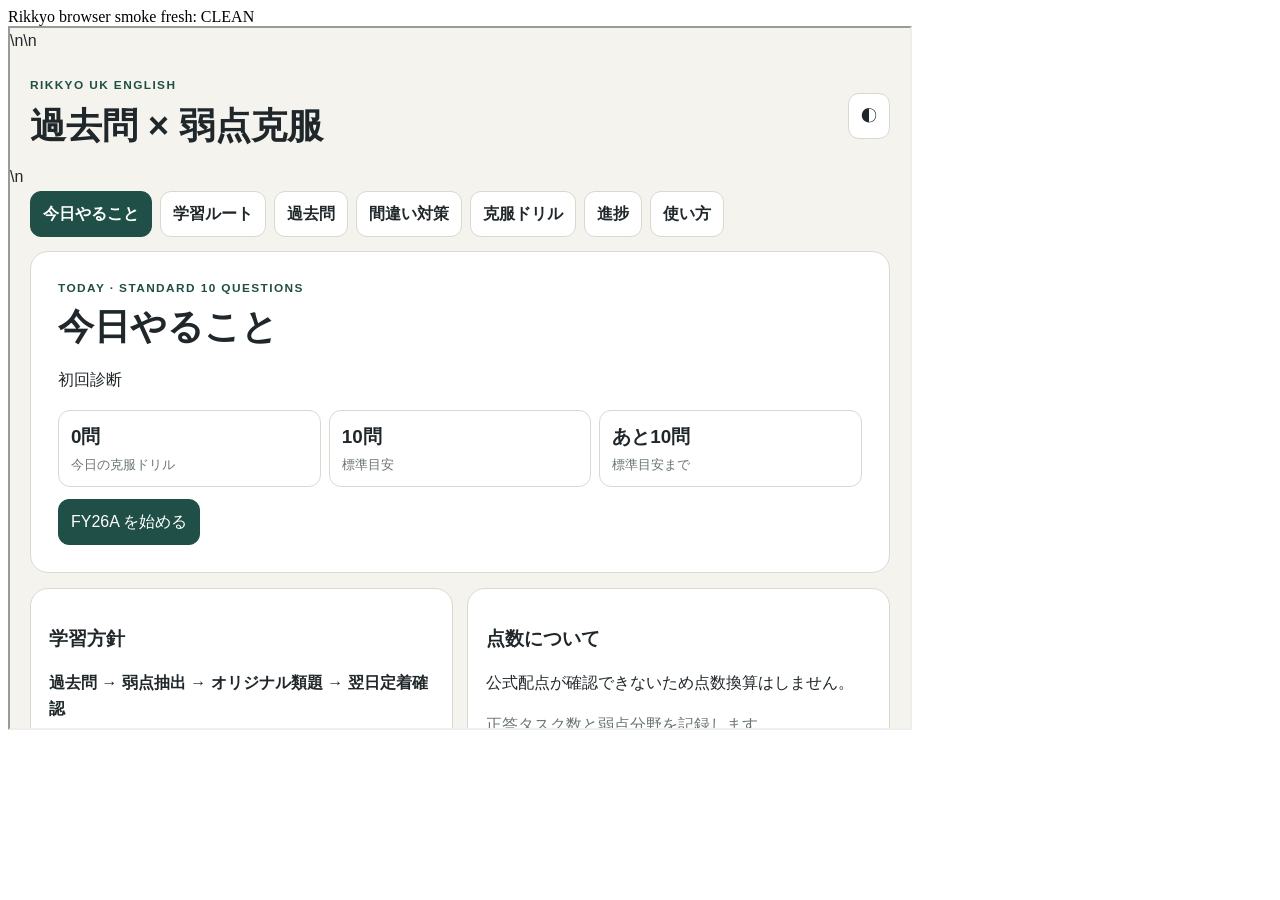
==== tests/rikkyo-browser-smoke.html @ afdd4bff "test: align coverage assertion with runtime subset notice" ====
<!doctype html><html><head><meta charset="utf-8"><title>Rikkyo browser smoke</title></head>
<body data-test-result="RUNNING"><div id="msg">running</div><iframe id="frame" src="../index.html" style="width:900px;height:700px"></iframe>
<script>
(async()=>{
 const out=document.getElementById('msg'),frame=document.getElementById('frame'),scenario=new URLSearchParams(location.search).get('case')||'fresh';
 if(scenario==='mobile'){frame.style.width='390px';frame.style.height='844px'}
 const fail=m=>{document.body.dataset.testResult='FAIL';out.textContent='Rikkyo browser smoke: FAIL: '+m;throw new Error(m)};
 const wait=async fn=>{for(let i=0;i<80;i++){try{if(fn())return}catch(e){}await new Promise(r=>setTimeout(r,75))}fail('timeout')};
 await wait(()=>frame.contentWindow&&frame.contentWindow.__RIKKYO_APP_READY__&&frame.contentWindow.__RIKKYO_APP__);
 let w=frame.contentWindow,a=w.__RIKKYO_APP__;w.alert=()=>{};w.confirm=()=>true;w.localStorage.setItem('waseshibu.adaptive.v3','WASEDA-SENTINEL');a.resetForTest();if(w.localStorage.getItem('waseshibu.adaptive.v3')!=='WASEDA-SENTINEL')fail('Waseda storage touched');
 await wait(()=>a.getState().selectedExamId==='FY26A');
 if(scenario==='fresh'){
   if(a.getState().currentAttempt)fail('fresh currentAttempt');
   if(!frame.contentDocument.body.textContent.includes('FY26A'))fail('fresh FY26A not visible');
 }
 if(scenario==='attempt'||scenario==='drill'||scenario==='resume'){
   a.beginAttempt('FY26A');
   if(a.getState().currentAttempt?.examId!=='FY26A')fail('attempt identity');
   a.submitAttempt();
   await wait(()=>a.getState().attempts.length===1);
   if(Object.keys(a.getState().weak).length!==29)fail('wrong weakness count');
 }
 if(scenario==='subset'){
   a.openExam('FY24A');
   a.beginAttempt('FY24A');
   a.goto('exam');
   await wait(()=>frame.contentDocument.querySelectorAll('.question').length===24);
   const text=frame.contentDocument.body.textContent;
   if(!text.includes('原本Q2-Q6 subset'))fail('subset attempt scope missing');
   if(!text.includes('原本subset'))fail('subset limitation notice missing');
   if(!text.includes('The Shoemaker and the Elves'))fail('FY24A supplied passage missing');
   if(frame.contentDocument.querySelectorAll('.question').length!==24)fail('FY24A subset question count');
   a.submitAttempt();
   await wait(()=>a.getState().attempts.some(x=>x.examId==='FY24A'));
   if(Object.keys(a.getState().weak).length!==24)fail('FY24A subset weakness count');
   const first=Object.keys(a.getState().weak)[0];
   a.startWeak(first);
   await wait(()=>a.getState().currentDrill?.q?.id);
   if(!a.getState().currentDrill.q.id)fail('subset weakness has no practice');
 }
 if(scenario==='reading'){
   a.openExam('FY25A');
   a.beginAttempt('FY25A');
   a.goto('exam');
   await wait(()=>frame.contentDocument.querySelectorAll('.question').length===23);
   const doc=frame.contentDocument;
   if(!doc.body.textContent.includes('A Gift from Nature'))fail('FY25A supplied passage missing');
   const manual=doc.querySelector('textarea');
   if(!manual)fail('manual reading textarea missing');
   const manualId=a.data().questions.find(q=>q.examId==='FY25A'&&q.scoringType==='manual_reading')?.id;
   if(!manualId)fail('manual reading record missing');
   a.setResponse(manualId,'Goldie liked seeing the apple tree from the living room.');
   a.submitAttempt();
   await wait(()=>a.getState().attempts.some(x=>x.examId==='FY25A'));
   const attempt=a.getState().attempts.find(x=>x.examId==='FY25A');
   if(attempt.totalTasks!==23)fail('FY25A reading task count');
   if(attempt.results[manualId]!==true)fail('manual reading self-check result');
 }
 if(scenario==='renderer'){
   a.beginAttempt('FY26A');
   a.goto('exam');
   await wait(()=>frame.contentDocument.querySelectorAll('.question').length===29);
   const doc=frame.contentDocument;
   if(doc.querySelectorAll('.question').length!==29)fail('renderer question count');
   if(doc.querySelectorAll('.slot-row input[type="text"]').length!==10)fail('guided completion renderer');
   if(doc.querySelectorAll('.correction-row').length!==10)fail('correction group renderer');
   if(doc.querySelectorAll('.choice-grid input[type="radio"]').length<3)fail('single-choice renderer');
   if(doc.querySelectorAll('.choice-grid input[type="checkbox"]').length<8)fail('multi-choice renderer');
   if(doc.querySelectorAll('textarea').length<4)fail('reading short-answer renderer');
   if(!doc.body.textContent.includes('Saturday Support Club'))fail('FY26A Q6 source text missing');
   if(!doc.body.textContent.includes('Dr. Smith is a science teacher'))fail('FY26A Q7 source text missing');
   const groupCheckbox=doc.querySelector('.correction-row input[type="checkbox"]');
   if(!groupCheckbox)fail('correction checkbox missing');
   groupCheckbox.click();
   await new Promise(r=>setTimeout(r,50));
   if(!doc.querySelector('.correction-row input[type="text"]'))fail('correction rewrite input did not appear');
   if(!doc.querySelector('.attempt-bar'))fail('shared attempt bar missing');
   if(!doc.querySelector('header')||!doc.querySelector('nav')||!doc.querySelector('footer'))fail('shared shell missing');
   if(!doc.querySelector('.paper-page')&&doc.querySelector('.passage')===null)fail('past-paper presentation missing');
 }
 if(scenario==='drill'||scenario==='resume'){
   const key=Object.keys(a.getState().weak)[0];a.startWeak(key);
   await wait(()=>a.getState().currentDrill?.q?.id);
   if(scenario==='resume'){
     const qid=a.getState().currentDrill.q.id;
     frame.contentWindow.location.reload();
     await wait(()=>frame.contentWindow.__RIKKYO_APP_READY__&&frame.contentWindow.__RIKKYO_APP__?.getState().currentDrill?.q?.id);
     w=frame.contentWindow;a=w.__RIKKYO_APP__;
     if(a.getState().currentDrill.q.id!==qid)fail('drill resume q mismatch');
   }else{
     for(let i=0;i<3;i++){
       const d=a.getState().currentDrill,q=d.q,ans=q.type==='choice'?q.answer:(q.answer||q.answerText);
       a.setPractice(ans);a.finishPractice();
       if(i<2)a.continuePractice();
     }
     const weak=a.getState().weak[key];
     if(weak.status!=='pending'||weak.streak<3)fail('train3 transition');
     if(!weak.next||weak.next<=new Date().toISOString().slice(0,10))fail('next-day reservation');
   }
 }
 if(scenario==='backup'){
   a.beginAttempt('FY26A');a.submitAttempt();await wait(()=>a.getState().attempts.length===1);
   const saved={format:'rikkyo-uk-english-backup',version:1,appId:'rikkyo-uk-english',state:a.getState()};
   a.resetForTest();if(a.getState().attempts.length!==0)fail('reset before backup restore');
   a.importPayload(saved,'replace');
   if(a.getState().attempts.length!==1||Object.keys(a.getState().weak).length!==29)fail('replace restore');
   if(a.recoveryKeys().length!==1)fail('pre-import recovery missing');
   const incoming={format:'rikkyo-uk-english-backup',version:1,appId:'rikkyo-uk-english',state:{...a.getState(),dailyProgress:{date:new Date().toISOString().slice(0,10),answeredCount:7}}};
   a.importPayload(incoming,'merge');
   if(a.getState().dailyProgress?.answeredCount!==7)fail('merge daily progress');
   if(a.recoveryKeys().length!==2)fail('second recovery missing');
   if(w.localStorage.getItem('waseshibu.adaptive.v3')!=='WASEDA-SENTINEL')fail('Waseda storage touched by import');
 }
 if(scenario==='mobile'){
   const doc=frame.contentDocument;
   const win=frame.contentWindow;
   if(win.innerWidth>400)fail('mobile iframe width not applied');
   const grid=doc.querySelector('.grid.two');
   if(!grid)fail('mobile Today grid missing');
   const cols=win.getComputedStyle(grid).gridTemplateColumns;
   if(cols.split(' ').filter(Boolean).length!==1)fail('mobile two-column grid did not collapse');
   a.goto('route');
   await new Promise(r=>setTimeout(r,50));
   const step=doc.querySelector('.route-step');
   if(!step)fail('mobile route step missing');
   const stepCols=win.getComputedStyle(step).gridTemplateColumns;
   if(!stepCols.startsWith('38px'))fail('mobile route step columns');
   const root=doc.documentElement;
   if(root.scrollWidth>root.clientWidth+2)fail('mobile horizontal overflow');
 }
 if(scenario==='coverage'){
   a.openExam('FY24A');
   await new Promise(r=>setTimeout(r,50));
   const text=frame.contentDocument.body.textContent;
   if(!text.includes('原本subset'))fail('source subset notice missing');
   if(!text.includes('リスニング')||!text.includes('省略部'))fail('source limitation wording missing');
   if(!text.includes('完全版として扱わない'))fail('partial-source warning missing');
   if(!text.includes('この過去問を始める'))fail('audited source subset not enabled');
   a.openExam('FY26B');
   await new Promise(r=>setTimeout(r,50));
   const holdoutText=frame.contentDocument.body.textContent;
   if(!holdoutText.includes('最終判定用holdout'))fail('holdout notice missing');
   if(!holdoutText.includes('リスニングは音源未入手'))fail('listening limitation missing');
 }
 if(scenario==='crossyear'){
   const expected={FY26A:29,FY24A:24,FY24B:23,FY25A:23,FY25B:23};
   for(const [id,count] of Object.entries(expected)){
     a.resetForTest();a.openExam(id);a.beginAttempt(id);a.goto('exam');
     await wait(()=>frame.contentDocument.querySelectorAll('.question').length===count);
     if(a.getState().currentAttempt?.examId!==id)fail('crossyear identity '+id);
     if(frame.contentDocument.querySelectorAll('.question').length!==count)fail('crossyear count '+id);
     const text=frame.contentDocument.body.textContent;
     if(id==='FY26A'&&!text.includes('現在の実施範囲'))fail('FY26A runtime scope notice');
     if(id!=='FY26A'&&!text.includes('原本Q2-Q6 subset'))fail('subset scope '+id);
   }
   a.resetForTest();a.goto('route');await new Promise(r=>setTimeout(r,50));
   const routeIds=[...frame.contentDocument.querySelectorAll('.route-step h3')].map(x=>x.textContent.trim());
   if(JSON.stringify(routeIds)!==JSON.stringify(['FY26A','FY24A','FY24B','FY25A','FY25B','FY26B']))fail('route order');
   a.beginAttempt('FY26B');
   if(a.getState().currentAttempt)fail('crossyear holdout opened');
 }
 if(scenario==='holdout'){
   a.beginAttempt('FY26B');
   if(a.getState().currentAttempt)fail('holdout opened');
 }
 document.body.dataset.testResult='CLEAN';out.textContent='Rikkyo browser smoke '+scenario+': CLEAN';
})().catch(e=>console.error(e));
</script></body></html>
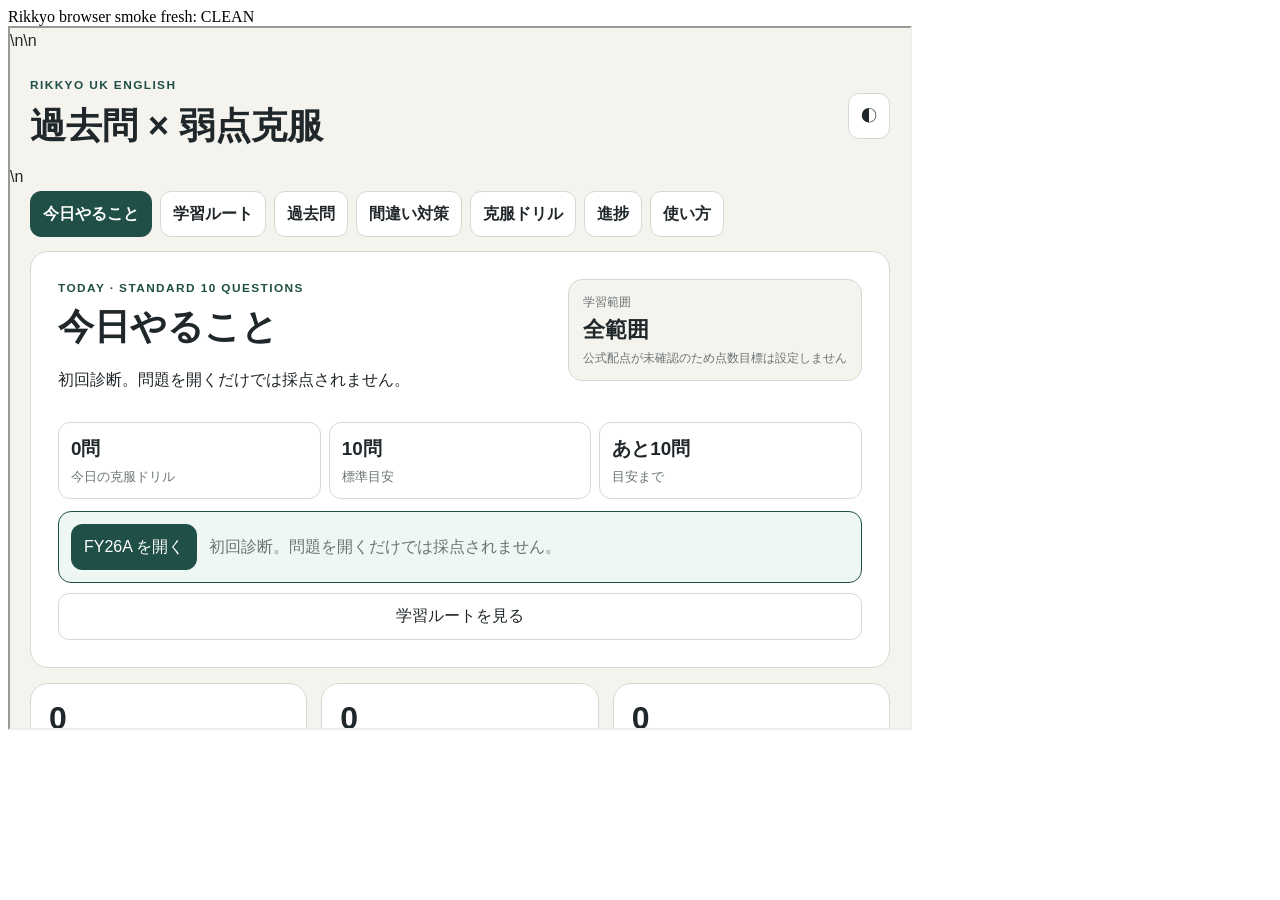
==== commit 7a4dc482: "feat: commonize Rikkyo Today and exam UX with Shared UI" ====
--- a/tests/rikkyo-browser-smoke.html
+++ b/tests/rikkyo-browser-smoke.html
@@ -75,8 +75,10 @@
    await new Promise(r=>setTimeout(r,50));
    if(!doc.querySelector('.correction-row input[type="text"]'))fail('correction rewrite input did not appear');
    if(!doc.querySelector('.attempt-bar'))fail('shared attempt bar missing');
+   if(!doc.querySelector('.answerpanel'))fail('shared answer panel missing');
+   if(!doc.querySelector('.answer-sheet-body'))fail('shared answer panel body missing');
+   if(!doc.querySelector('.paper-page'))fail('shared paper page missing');
    if(!doc.querySelector('header')||!doc.querySelector('nav')||!doc.querySelector('footer'))fail('shared shell missing');
-   if(!doc.querySelector('.paper-page')&&doc.querySelector('.passage')===null)fail('past-paper presentation missing');
  }
  if(scenario==='drill'||scenario==='resume'){
    const key=Object.keys(a.getState().weak)[0];a.startWeak(key);
@@ -125,6 +127,10 @@
    if(!step)fail('mobile route step missing');
    const stepCols=win.getComputedStyle(step).gridTemplateColumns;
    if(!stepCols.startsWith('38px'))fail('mobile route step columns');
+   a.openExam('FY26A');a.beginAttempt('FY26A',{mode:'timed',limitMinutes:60});a.goto('exam');
+   await wait(()=>doc.querySelector('.answerpanel')&&doc.querySelector('.paper-page')&&doc.querySelector('#examTimer'));
+   const panel=doc.querySelector('.answerpanel');if(win.getComputedStyle(panel).position!=='fixed')fail('mobile answer panel not fixed');
+   if(!doc.querySelector('.sheet-toggle'))fail('mobile answer panel toggle missing');
    const root=doc.documentElement;
    if(root.scrollWidth>root.clientWidth+2)fail('mobile horizontal overflow');
  }
@@ -159,6 +165,15 @@
    a.beginAttempt('FY26B');
    if(a.getState().currentAttempt)fail('crossyear holdout opened');
  }
+ if(scenario==='scheduler'){
+   a.beginAttempt('FY26A');a.submitAttempt();await wait(()=>Object.keys(a.getState().weak).length===29);a.goto('home');await new Promise(r=>setTimeout(r,50));
+   const state=a.getState();if(state.dailyPlan?.kind!=='weak'||state.dailyPlan.weakKeys.length!==29)fail('shared daily plan not built');
+   const homeText=frame.contentDocument.body.textContent;if(!homeText.includes('ほかにできること'))fail('shared alternative actions missing');
+   const key=Object.keys(state.weak)[0];a.startWeak(key);await wait(()=>a.getState().currentDrill?.q?.id);
+   for(let i=0;i<3;i++){const d=a.getState().currentDrill,q=d.q,ans=q.type==='choice'?q.answer:(q.answer||q.answerText);a.setPractice(ans);a.finishPractice();if(i<2)a.continuePractice()}
+   a.continuePractice();a.goto('home');await new Promise(r=>setTimeout(r,50));
+   if(!frame.contentDocument.body.textContent.includes('定着確認予定'))fail('future confirmation schedule missing');
+ }
  if(scenario==='holdout'){
    a.beginAttempt('FY26B');
    if(a.getState().currentAttempt)fail('holdout opened');
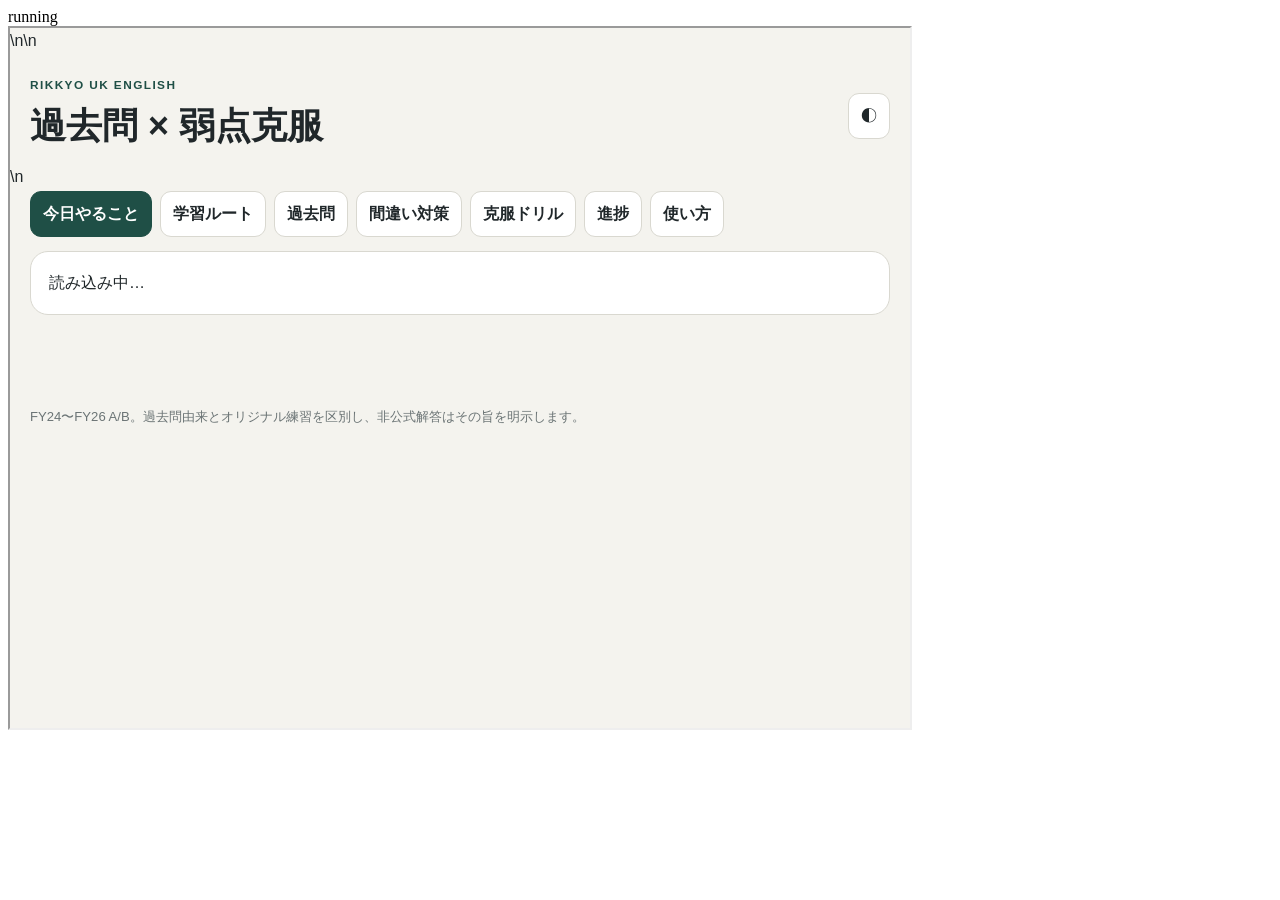
==== commit 1be2bae8: "fix: link source passages to questions and make reordering interactive" ====
--- a/tests/rikkyo-browser-smoke.html
+++ b/tests/rikkyo-browser-smoke.html
@@ -79,6 +79,19 @@
    if(!doc.querySelector('.answer-sheet-body'))fail('shared answer panel body missing');
    if(!doc.querySelector('.paper-page'))fail('shared paper page missing');
    if(!doc.querySelector('header')||!doc.querySelector('nav')||!doc.querySelector('footer'))fail('shared shell missing');
+   const rose=[...doc.querySelectorAll('.source-block-title b')].find(x=>x.textContent.includes('A Rose'));if(!rose)fail('A Rose source block missing');
+   const q2=doc.getElementById('problem-R26-ENG-A-Q2-1'),q5=doc.getElementById('problem-R26-ENG-A-Q5-1'),roseBlock=rose.closest('.source-block');
+   if(!(q2.compareDocumentPosition(roseBlock)&Node.DOCUMENT_POSITION_FOLLOWING))fail('A Rose shown before Q2');
+   if(!(roseBlock.compareDocumentPosition(q5)&Node.DOCUMENT_POSITION_FOLLOWING))fail('A Rose not linked before Q5');
+   if(doc.body.textContent.includes('\\n'))fail('literal slash-n leaked into UI');
+   const problemText=doc.querySelector('.problem-column').textContent;
+   if((problemText.match(/Hi Alex,/g)||[]).length!==1)fail('repeated Q6 email context');
+   if((problemText.match(/Saturday Support Club/g)||[]).length!==1)fail('repeated Q6 support context');
+   const reorder=doc.querySelector('#answer-R26-ENG-A-Q3-1 .reorder-answer');if(!reorder)fail('interactive word-order UI missing');
+   a.setWordOrderMissing('R26-ENG-A-Q3-1','had');
+   a.addWordOrderToken('R26-ENG-A-Q3-1',0);a.addWordOrderToken('R26-ENG-A-Q3-1',4);a.addWordOrderToken('R26-ENG-A-Q3-1',1);a.addWordOrderMissing('R26-ENG-A-Q3-1');a.addWordOrderToken('R26-ENG-A-Q3-1',5);a.addWordOrderToken('R26-ENG-A-Q3-1',2);a.addWordOrderToken('R26-ENG-A-Q3-1',3);
+   await new Promise(r=>setTimeout(r,50));
+   const wr=a.getState().currentAttempt.responses['R26-ENG-A-Q3-1'];if(!wr||wr.order.length!==7||wr.missing!=='had')fail('word-order state did not build');
  }
  if(scenario==='drill'||scenario==='resume'){
    const key=Object.keys(a.getState().weak)[0];a.startWeak(key);
@@ -117,8 +130,8 @@
    const doc=frame.contentDocument;
    const win=frame.contentWindow;
    if(win.innerWidth>400)fail('mobile iframe width not applied');
-   const grid=doc.querySelector('.grid.two');
-   if(!grid)fail('mobile Today grid missing');
+   const grid=doc.querySelector('.grid.three');
+   if(!grid)fail('mobile Today status grid missing');
    const cols=win.getComputedStyle(grid).gridTemplateColumns;
    if(cols.split(' ').filter(Boolean).length!==1)fail('mobile two-column grid did not collapse');
    a.goto('route');
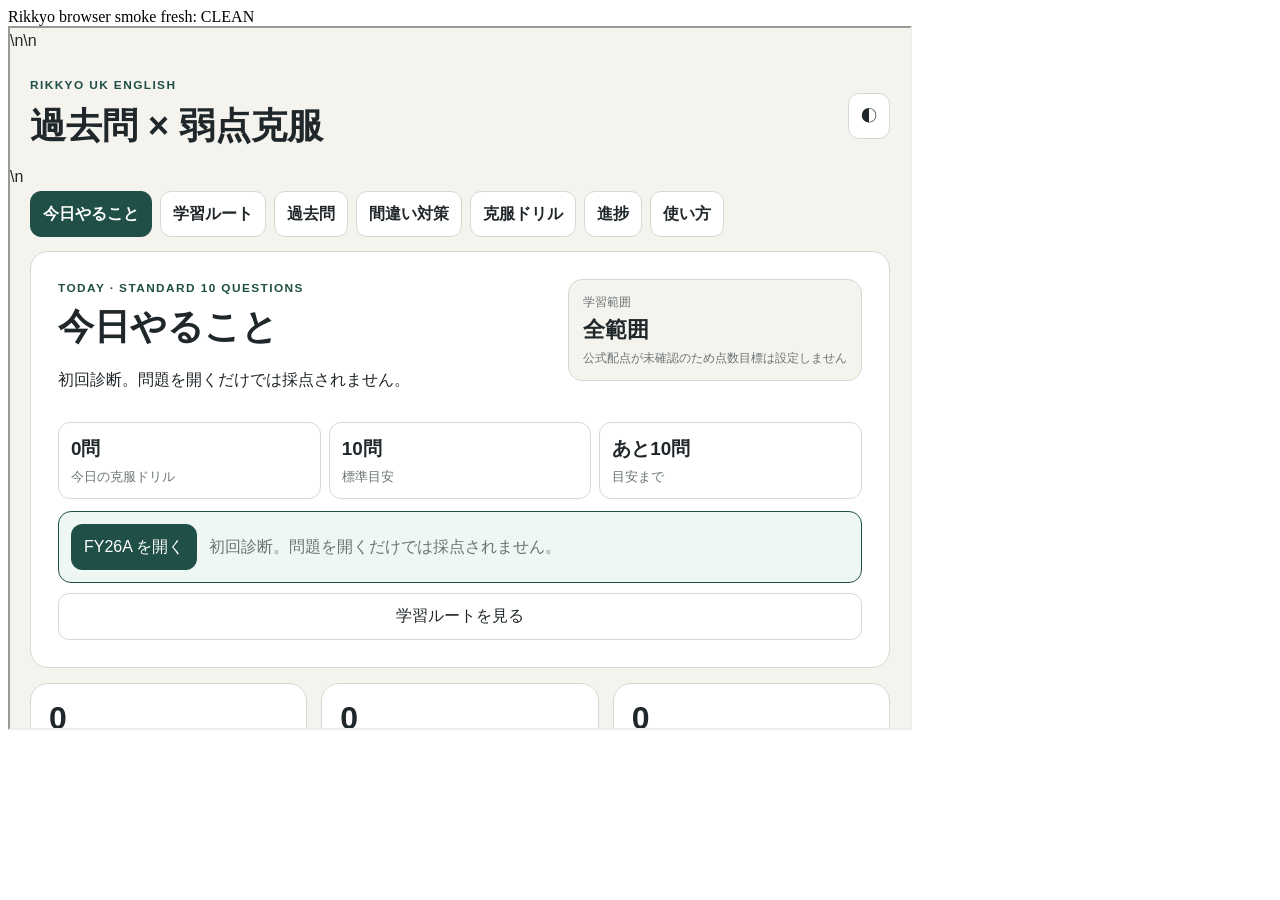
==== commit 65eed94e: "test: scope newline regression to learner-visible problem content" ====
--- a/tests/rikkyo-browser-smoke.html
+++ b/tests/rikkyo-browser-smoke.html
@@ -83,8 +83,8 @@
    const q2=doc.getElementById('problem-R26-ENG-A-Q2-1'),q5=doc.getElementById('problem-R26-ENG-A-Q5-1'),roseBlock=rose.closest('.source-block');
    if(!(q2.compareDocumentPosition(roseBlock)&Node.DOCUMENT_POSITION_FOLLOWING))fail('A Rose shown before Q2');
    if(!(roseBlock.compareDocumentPosition(q5)&Node.DOCUMENT_POSITION_FOLLOWING))fail('A Rose not linked before Q5');
-   if(doc.body.textContent.includes('\\n'))fail('literal slash-n leaked into UI');
    const problemText=doc.querySelector('.problem-column').textContent;
+   if(problemText.includes('\\n'))fail('literal slash-n leaked into problem UI');
    if((problemText.match(/Hi Alex,/g)||[]).length!==1)fail('repeated Q6 email context');
    if((problemText.match(/Saturday Support Club/g)||[]).length!==1)fail('repeated Q6 support context');
    const reorder=doc.querySelector('#answer-R26-ENG-A-Q3-1 .reorder-answer');if(!reorder)fail('interactive word-order UI missing');
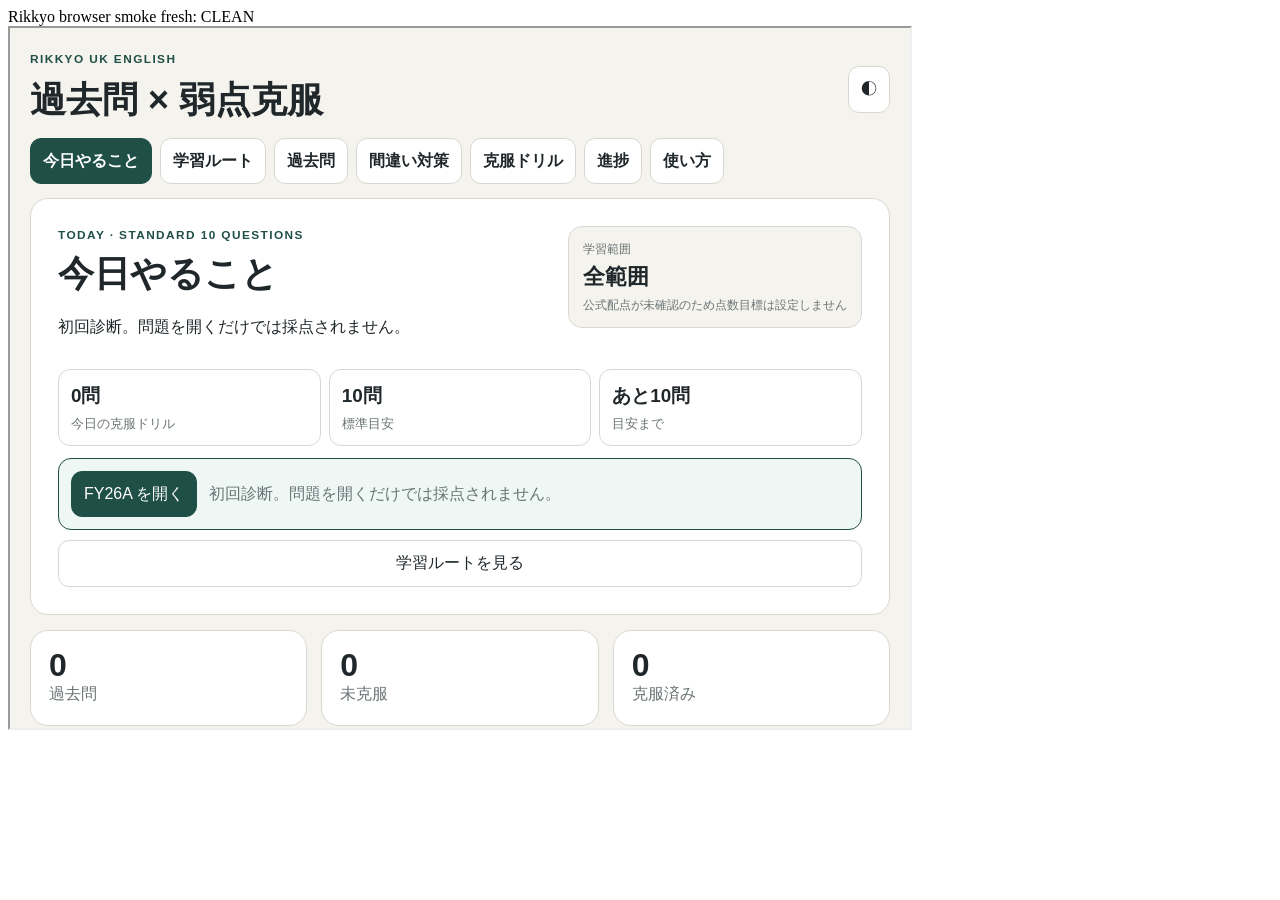
==== commit cd894502: "Connect verified shared Cloud progress with isolated Rikkyo identity" ====
--- a/tests/rikkyo-browser-smoke.html
+++ b/tests/rikkyo-browser-smoke.html
@@ -120,7 +120,8 @@
    a.importPayload(saved,'replace');
    if(a.getState().attempts.length!==1||Object.keys(a.getState().weak).length!==29)fail('replace restore');
    if(a.recoveryKeys().length!==1)fail('pre-import recovery missing');
-   const incoming={format:'rikkyo-uk-english-backup',version:1,appId:'rikkyo-uk-english',state:{...a.getState(),dailyProgress:{date:new Date().toISOString().slice(0,10),answeredCount:7}}};
+   const date=new Date(),localDay=[date.getFullYear(),String(date.getMonth()+1).padStart(2,'0'),String(date.getDate()).padStart(2,'0')].join('-');
+   const incoming={format:'rikkyo-uk-english-backup',version:1,appId:'rikkyo-uk-english',state:{...a.getState(),dailyProgress:{date:localDay,answeredCount:7}}};
    a.importPayload(incoming,'merge');
    if(a.getState().dailyProgress?.answeredCount!==7)fail('merge daily progress');
    if(a.recoveryKeys().length!==2)fail('second recovery missing');
@@ -193,4 +194,4 @@
  }
  document.body.dataset.testResult='CLEAN';out.textContent='Rikkyo browser smoke '+scenario+': CLEAN';
 })().catch(e=>console.error(e));
-</script></body></html>+</script></body></html>
